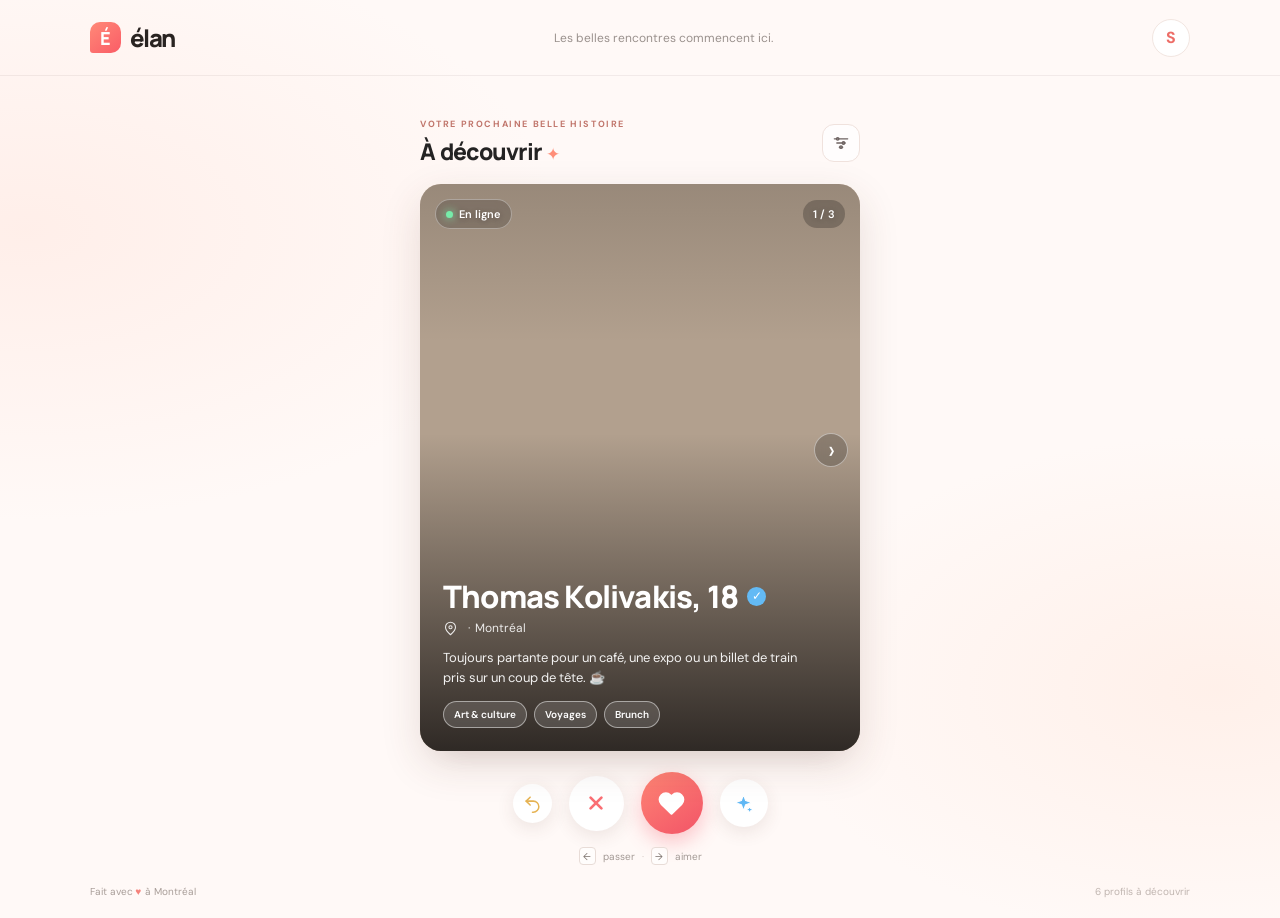
==== matching_interface/index.html @ 62a84521 "Add initial implementation of swipe-card prototype with profiles and UI" ====
<!doctype html>
<html lang="fr">
  <head>
    <meta charset="utf-8">
    <meta name="viewport" content="width=device-width, initial-scale=1">
    <meta name="theme-color" content="#fff9f7">
    <meta name="description" content="Découvrez des profils et trouvez votre prochain coup de cœur.">
    <title>Élan — Faites de belles rencontres</title>
    <link rel="preconnect" href="https://images.unsplash.com">
    <link rel="stylesheet" href="styles.css">
    <script src="app.js" defer></script>
  </head>
  <body>
    <div class="app-shell">
      <header class="topbar">
        <a class="brand" href="#" aria-label="Élan, accueil">
          <span class="brand-mark" aria-hidden="true">É</span>
          <span>élan</span>
        </a>
        <p class="topbar-note">Les belles rencontres commencent ici.</p>
        <button class="profile-button" type="button" aria-label="Votre profil">
          <span aria-hidden="true">S</span>
        </button>
      </header>

      <main>
        <section class="discovery" aria-labelledby="page-title">
          <div class="section-heading">
            <div>
              <p class="eyebrow">VOTRE PROCHAINE BELLE HISTOIRE</p>
              <h1 id="page-title">À découvrir <span aria-hidden="true">✦</span></h1>
            </div>
            <button class="filter-button" type="button" aria-label="Filtres">
              <svg viewBox="0 0 24 24" aria-hidden="true"><path d="M4 7h16M7 12h10m-7 5h4"/><circle cx="8" cy="7" r="1.5"/><circle cx="15" cy="12" r="1.5"/><circle cx="12" cy="17" r="1.5"/></svg>
            </button>
          </div>

          <div class="deck" id="deck" aria-live="polite" aria-label="Profils à découvrir">
            <article class="profile-card card-back card-back-two" aria-hidden="true"></article>
            <article class="profile-card card-back card-back-one" aria-hidden="true"></article>
            <article class="profile-card active-card" id="active-card" aria-label="Profil de Camille, 26 ans">
              <div class="card-photo" id="card-photo">
                <div class="photo-shade"></div>
                <div class="swipe-stamp like-stamp" aria-hidden="true">J’AIME</div>
                <div class="swipe-stamp nope-stamp" aria-hidden="true">PASSER</div>
                <div class="photo-topline">
                  <span class="online-status"><span></span> En ligne</span>
                  <span class="photo-count"><span id="photo-number">1</span> / 3</span>
                </div>
                <button class="photo-next" id="next-photo" type="button" aria-label="Photo suivante">›</button>
                <div class="profile-info">
                  <div class="name-row">
                    <h2><span id="profile-name">Camille,</span> <span id="profile-age">26</span></h2>
                    <span class="verified" aria-label="Profil vérifié">✓</span>
                  </div>
                  <p class="distance"><svg viewBox="0 0 24 24" aria-hidden="true"><path d="M20 10c0 5-8 12-8 12S4 15 4 10a8 8 0 1 1 16 0Z"/><circle cx="12" cy="10" r="2.5"/></svg><span id="profile-distance">À 3 km</span> · <span id="profile-city">Montréal</span></p>
                  <p class="profile-bio" id="profile-bio">Toujours partante pour un café, une expo ou un billet de train pris sur un coup de tête. ☕️</p>
                  <div class="interests" id="profile-interests">
                    <span>Art & culture</span><span>Voyages</span><span>Brunch</span>
                  </div>
                </div>
              </div>
            </article>
            <div class="empty-state" id="empty-state" hidden>
              <span class="empty-sparkle" aria-hidden="true">✦</span>
              <h2>Vous avez tout vu !</h2>
              <p>Revenez bientôt pour découvrir de nouveaux profils.</p>
              <button class="reset-button" id="reset-button" type="button">Recommencer</button>
            </div>
          </div>

          <div class="actions" aria-label="Actions sur le profil">
            <button class="action-button undo-action" id="undo-button" type="button" aria-label="Annuler" title="Annuler">
              <svg viewBox="0 0 24 24" aria-hidden="true"><path d="M9 14 4 9l5-5"/><path d="M4 9h9a7 7 0 0 1 0 14h-1"/></svg>
            </button>
            <button class="action-button nope-action" id="nope-button" type="button" aria-label="Passer" title="Passer">
              <svg viewBox="0 0 24 24" aria-hidden="true"><path d="m7 7 10 10M17 7 7 17"/></svg>
            </button>
            <button class="action-button like-action" id="like-button" type="button" aria-label="J’aime" title="J’aime">
              <svg viewBox="0 0 24 24" aria-hidden="true"><path d="M20.8 4.6a5.5 5.5 0 0 0-7.8 0L12 5.7l-1.1-1.1a5.5 5.5 0 0 0-7.8 7.8l1.1 1.1L12 21l7.8-7.5 1.1-1.1a5.5 5.5 0 0 0-.1-7.8Z"/></svg>
            </button>
            <button class="action-button super-action" id="super-button" type="button" aria-label="Super coup de cœur" title="Super coup de cœur">
              <svg viewBox="0 0 24 24" aria-hidden="true"><path d="m12 2 2.4 6.6L21 11l-6.6 2.4L12 20l-2.4-6.6L3 11l6.6-2.4L12 2Z"/><path d="m19 15 1.2 2.8L23 19l-2.8 1.2L19 23l-1.2-2.8L15 19l2.8-1.2L19 15Z"/></svg>
            </button>
          </div>
          <p class="keyboard-hint"><kbd>←</kbd> passer <span>·</span> <kbd>→</kbd> aimer</p>
        </section>
      </main>
      <footer class="footer"><span>Fait avec <span class="footer-heart">♥</span> à Montréal</span><span class="footer-count" id="profile-count">6 profils à découvrir</span></footer>
    </div>
    <div class="toast" id="toast" role="status" aria-live="polite"></div>
  </body>
</html>
---- matching_interface/styles.css ----
@import url('https://fonts.googleapis.com/css2?family=DM+Sans:wght@400;500;600;700&family=Manrope:wght@400;500;600;700;800&display=swap');

:root {
  font-family: "DM Sans", sans-serif;
  color: #242323;
  background: #fff9f7;
  font-synthesis: none;
  text-rendering: optimizeLegibility;
  --coral: #ff6b66;
  --coral-dark: #f4555b;
  --muted: #898583;
}

* { box-sizing: border-box; }

body {
  min-width: 320px;
  min-height: 100vh;
  margin: 0;
  background:
    radial-gradient(ellipse at 2% 25%, rgba(255, 224, 214, .42), transparent 30%),
    radial-gradient(ellipse at 95% 75%, rgba(255, 231, 220, .5), transparent 26%),
    #fff9f7;
}

button { font: inherit; }

.app-shell {
  display: flex;
  min-height: 100vh;
  flex-direction: column;
}

.topbar {
  height: 76px;
  padding: 0 clamp(22px, 7vw, 104px);
  display: flex;
  align-items: center;
  justify-content: space-between;
  border-bottom: 1px solid rgba(75, 50, 42, .07);
}

.brand {
  display: inline-flex;
  gap: 9px;
  align-items: center;
  color: #292321;
  font-family: Manrope, sans-serif;
  font-size: 24px;
  font-weight: 800;
  letter-spacing: -1.5px;
  text-decoration: none;
}

.brand-mark {
  display: grid;
  width: 31px;
  height: 31px;
  place-items: center;
  border-radius: 10px 10px 10px 3px;
  background: linear-gradient(140deg, #ff8978, #fa5c66);
  color: white;
  font-size: 18px;
  letter-spacing: 0;
}

.topbar-note { margin: 0; color: #9a918d; font-size: 12px; }

.profile-button {
  width: 38px;
  height: 38px;
  border: 1px solid #f2e6e1;
  border-radius: 50%;
  background: white;
  color: #ed6d67;
  font-weight: 700;
  cursor: pointer;
}

main { flex: 1; }

.discovery { width: min(100% - 32px, 440px); margin: 28px auto 0; }

.section-heading {
  display: flex;
  align-items: center;
  justify-content: space-between;
  margin-bottom: 17px;
}

.eyebrow {
  margin: 0 0 5px;
  color: #c1766c;
  font-size: 9px;
  font-weight: 700;
  letter-spacing: 1.6px;
}

h1 {
  margin: 0;
  font-family: Manrope, sans-serif;
  font-size: 23px;
  font-weight: 800;
  letter-spacing: -.7px;
}

h1 span { color: #ff8e78; font-size: 17px; }

.filter-button {
  display: grid;
  width: 38px;
  height: 38px;
  place-items: center;
  border: 1px solid #f0e2dd;
  border-radius: 12px;
  background: rgba(255,255,255,.75);
  color: #6d6260;
  cursor: pointer;
}

.filter-button svg { width: 20px; fill: none; stroke: currentColor; stroke-width: 1.6; stroke-linecap: round; }

.deck {
  position: relative;
  width: 100%;
  height: min(61vh, 570px);
  min-height: 405px;
  touch-action: pan-y;
}

.profile-card {
  position: absolute;
  inset: 0;
  overflow: hidden;
  border-radius: 21px;
  background: #f1dfd4;
  box-shadow: 0 14px 40px rgba(90, 50, 35, .14);
}

.card-back { box-shadow: 0 8px 24px rgba(90, 50, 35, .08); }
.card-back-one { inset: 7px 7px -7px; opacity: .7; transform: scale(.97); }
.card-back-two { inset: 14px 14px -14px; opacity: .4; transform: scale(.94); }

.active-card {
  z-index: 2;
  user-select: none;
  cursor: grab;
  will-change: transform;
}

.active-card:active { cursor: grabbing; }

.card-photo {
  position: absolute;
  inset: 0;
  background-color: #b2a08e;
  background-image: url("https://images.unsplash.com/photo-1534528741775-53994a69daeb?auto=format&fit=crop&w=1000&q=85");
  background-position: center 38%;
  background-size: cover;
  transition: background-image .2s ease;
}

.photo-shade {
  position: absolute;
  inset: 0;
  background: linear-gradient(180deg, rgba(20, 17, 15, .16) 0%, transparent 28%, transparent 44%, rgba(18, 15, 14, .82) 100%);
  pointer-events: none;
}

.photo-topline {
  position: absolute;
  z-index: 1;
  top: 15px;
  right: 15px;
  left: 15px;
  display: flex;
  justify-content: space-between;
  align-items: center;
  color: white;
  font-size: 11px;
  font-weight: 600;
  text-shadow: 0 1px 5px rgba(0,0,0,.25);
}

.online-status {
  display: flex;
  align-items: center;
  gap: 6px;
  padding: 7px 10px;
  border: 1px solid rgba(255,255,255,.36);
  border-radius: 20px;
  background: rgba(37,34,32,.23);
  backdrop-filter: blur(7px);
}

.online-status span { width: 7px; height: 7px; border-radius: 50%; background: #77ecaa; box-shadow: 0 0 8px #77ecaa; }
.photo-count { padding: 7px 10px; border-radius: 20px; background: rgba(37,34,32,.3); backdrop-filter: blur(7px); }

.photo-next {
  position: absolute;
  z-index: 2;
  top: 44%;
  right: 12px;
  display: grid;
  width: 34px;
  height: 34px;
  place-items: center;
  border: 1px solid rgba(255,255,255,.45);
  border-radius: 50%;
  background: rgba(24,22,22,.24);
  color: white;
  font-size: 26px;
  line-height: 1;
  cursor: pointer;
  backdrop-filter: blur(5px);
}

.profile-info { position: absolute; right: 23px; bottom: 23px; left: 23px; color: white; }
.name-row { display: flex; align-items: center; gap: 9px; }
.name-row h2 { margin: 0; font-family: Manrope, sans-serif; font-size: 31px; font-weight: 800; letter-spacing: -.8px; }
.verified { display: grid; width: 19px; height: 19px; place-items: center; border-radius: 50%; background: #63baf5; color: white; font-size: 12px; font-weight: 700; }

.distance {
  display: flex;
  align-items: center;
  gap: 5px;
  margin: 3px 0 12px;
  color: rgba(255,255,255,.88);
  font-size: 12px;
}

.distance svg { width: 15px; fill: none; stroke: currentColor; stroke-width: 1.7; stroke-linecap: round; stroke-linejoin: round; }
.profile-bio { max-width: 355px; margin: 0 0 14px; color: rgba(255,255,255,.93); font-size: 13px; line-height: 1.5; }
.interests { display: flex; flex-wrap: wrap; gap: 7px; }
.interests span { padding: 6px 10px; border: 1px solid rgba(255,255,255,.48); border-radius: 20px; background: rgba(255,255,255,.14); color: white; font-size: 10px; font-weight: 600; backdrop-filter: blur(5px); }

.swipe-stamp {
  position: absolute;
  z-index: 3;
  top: 68px;
  padding: 5px 12px;
  border: 3px solid currentColor;
  border-radius: 7px;
  font-family: Manrope, sans-serif;
  font-size: 24px;
  font-weight: 800;
  opacity: 0;
  pointer-events: none;
}

.like-stamp { left: 24px; color: #7ff2c0; transform: rotate(-13deg); }
.nope-stamp { right: 24px; color: #ff7778; transform: rotate(13deg); }

.actions { display: flex; align-items: center; justify-content: center; gap: 17px; margin-top: 21px; }

.action-button {
  display: grid;
  width: 52px;
  height: 52px;
  place-items: center;
  border: 0;
  border-radius: 50%;
  background: white;
  box-shadow: 0 5px 18px rgba(93, 59, 45, .11);
  cursor: pointer;
  transition: transform .18s ease, box-shadow .18s ease;
}

.action-button:hover { transform: translateY(-3px) scale(1.05); box-shadow: 0 8px 20px rgba(93, 59, 45, .16); }
.action-button:active { transform: scale(.94); }
.action-button svg { width: 22px; fill: none; stroke: currentColor; stroke-width: 1.9; stroke-linecap: round; stroke-linejoin: round; }
.undo-action { width: 39px; height: 39px; color: #e6b353; }
.undo-action svg { width: 19px; }
.nope-action { width: 55px; height: 55px; color: #fa6f74; }
.nope-action svg { width: 26px; stroke-width: 2.5; }
.like-action { width: 62px; height: 62px; color: white; background: linear-gradient(145deg, #ff8575, #f25467); box-shadow: 0 8px 20px rgba(244, 84, 103, .32); }
.like-action svg { width: 27px; fill: currentColor; }
.super-action { width: 48px; height: 48px; color: #60b8f5; }
.super-action svg { width: 21px; fill: #60b8f5; stroke: white; stroke-width: 1.2; }

.keyboard-hint { display: flex; justify-content: center; align-items: center; gap: 7px; margin: 13px 0 0; color: #a39995; font-size: 10px; }
kbd { display: inline-grid; min-width: 17px; height: 18px; place-items: center; border: 1px solid #e8dcd7; border-radius: 4px; background: rgba(255,255,255,.65); color: #817772; font: inherit; }
.keyboard-hint span { color: #d3c7c2; }

.empty-state {
  position: absolute;
  z-index: 4;
  inset: 0;
  display: flex;
  flex-direction: column;
  align-items: center;
  justify-content: center;
  padding: 30px;
  border: 1px solid #f2e8e4;
  border-radius: 21px;
  background: #fffdfc;
  text-align: center;
  box-shadow: 0 14px 40px rgba(90, 50, 35, .1);
}

.empty-state[hidden] { display: none; }
.empty-sparkle { color: #ff8275; font-size: 40px; }
.empty-state h2 { margin: 12px 0 5px; font-family: Manrope, sans-serif; font-size: 23px; }
.empty-state p { margin: 0; color: #89817d; font-size: 13px; line-height: 1.5; }
.reset-button { margin-top: 20px; padding: 11px 20px; border: 0; border-radius: 24px; background: linear-gradient(135deg, #ff8575, #f25467); color: white; font-weight: 700; cursor: pointer; }

.footer { display: flex; justify-content: space-between; padding: 20px clamp(22px, 7vw, 104px); color: #a89d98; font-size: 10px; }
.footer-heart { color: #f5827b; }
.footer-count { color: #c0b5b0; }
.toast { position: fixed; z-index: 10; right: 20px; bottom: 22px; left: 20px; width: fit-content; max-width: calc(100% - 40px); margin: auto; padding: 12px 19px; border: 1px solid #f1e7e2; border-radius: 24px; background: white; color: #514844; font-size: 13px; font-weight: 600; box-shadow: 0 8px 30px rgba(70, 46, 37, .13); opacity: 0; transform: translateY(10px); transition: opacity .2s ease, transform .2s ease; pointer-events: none; }
.toast.visible { opacity: 1; transform: translateY(0); }

@media (min-height: 850px) {
  .discovery { margin-top: 42px; }
  .deck { height: min(63vh, 610px); }
}

@media (max-width: 540px) {
  .topbar { height: 64px; padding: 0 20px; }
  .topbar-note { display: none; }
  .discovery { width: min(100% - 28px, 400px); margin-top: 20px; }
  .deck { height: min(62vh, 570px); min-height: 390px; }
  .profile-info { right: 18px; bottom: 20px; left: 18px; }
  .name-row h2 { font-size: 28px; }
  .actions { gap: 13px; margin-top: 19px; }
  .footer { padding: 17px 18px; }
}

@media (max-height: 700px) {
  .discovery { margin-top: 14px; }
  .section-heading { margin-bottom: 10px; }
  .deck { height: min(58vh, 460px); min-height: 340px; }
  .actions { margin-top: 14px; }
  .keyboard-hint { margin-top: 7px; }
  .footer { padding-top: 12px; padding-bottom: 12px; }
}

@media (prefers-reduced-motion: reduce) {
  *, *::before, *::after { scroll-behavior: auto !important; transition-duration: .01ms !important; animation-duration: .01ms !important; }
}
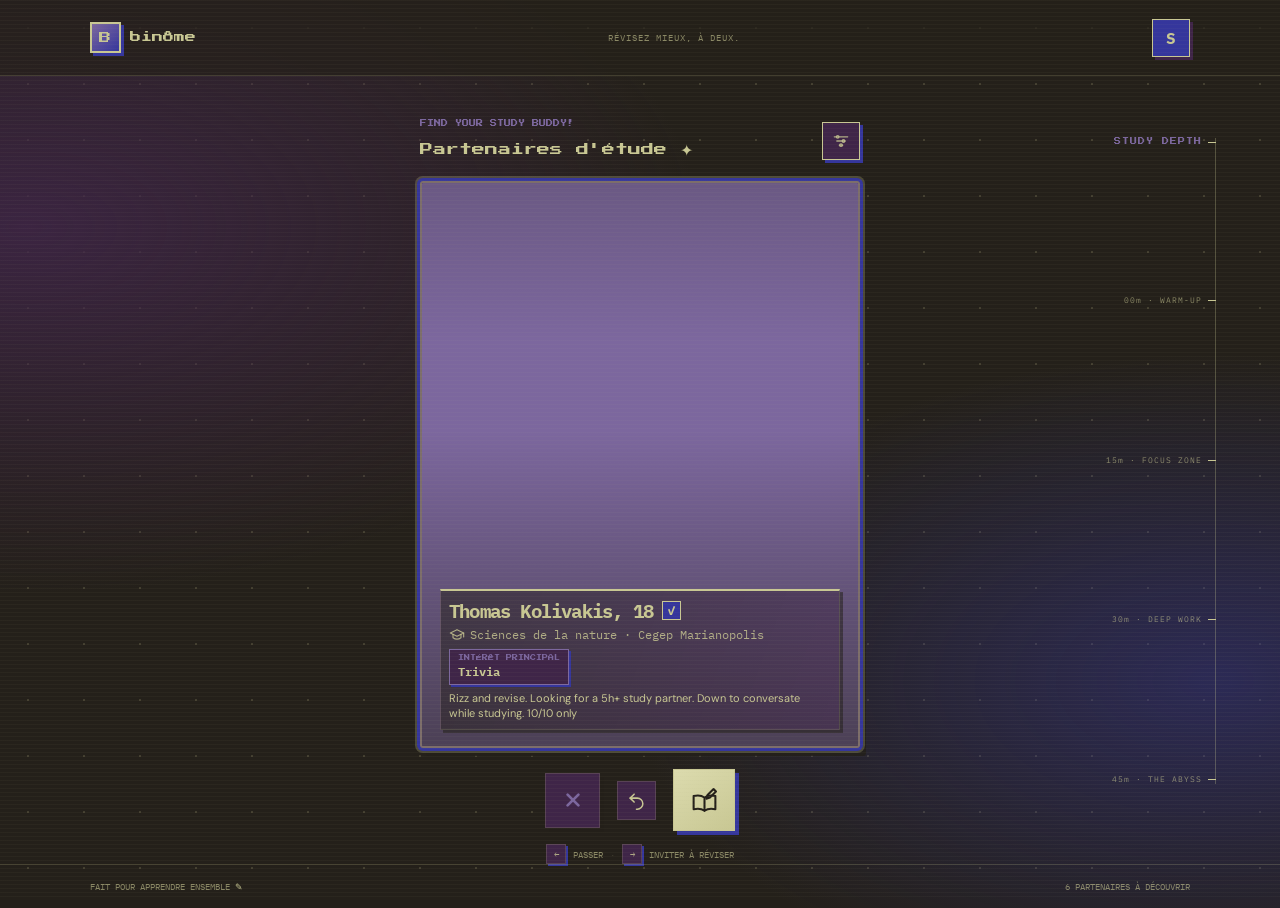
==== commit 74b36025: "Refactor matching interface: Update branding, improve accessibility, and enhance UI/UX - Changed app" ====
--- a/matching_interface/index.html
+++ b/matching_interface/index.html
@@ -3,9 +3,9 @@
   <head>
     <meta charset="utf-8">
     <meta name="viewport" content="width=device-width, initial-scale=1">
-    <meta name="theme-color" content="#fff9f7">
-    <meta name="description" content="Découvrez des profils et trouvez votre prochain coup de cœur.">
-    <title>Élan — Faites de belles rencontres</title>
+    <meta name="theme-color" content="#24201a">
+    <meta name="description" content="Découvrez des profils et trouvez votre prochain partenaire d'étude.">
+    <title>Find your study buddy</title>
     <link rel="preconnect" href="https://images.unsplash.com">
     <link rel="stylesheet" href="styles.css">
     <script src="app.js" defer></script>
@@ -13,80 +13,81 @@
   <body>
     <div class="app-shell">
       <header class="topbar">
-        <a class="brand" href="#" aria-label="Élan, accueil">
-          <span class="brand-mark" aria-hidden="true">É</span>
-          <span>élan</span>
+        <a class="brand" href="#" aria-label="Binôme, accueil">
+          <span class="brand-mark" aria-hidden="true">B</span>
+          <span>binôme</span>
         </a>
-        <p class="topbar-note">Les belles rencontres commencent ici.</p>
+        <p class="topbar-note">Révisez mieux, à deux.</p>
         <button class="profile-button" type="button" aria-label="Votre profil">
           <span aria-hidden="true">S</span>
         </button>
       </header>
 
+      <aside class="depth-track" aria-hidden="true">
+        <span class="depth-caption">STUDY DEPTH</span>
+        <span>00m · WARM-UP</span>
+        <span>15m · FOCUS ZONE</span>
+        <span>30m · DEEP WORK</span>
+        <span>45m · THE ABYSS</span>
+      </aside>
+
       <main>
         <section class="discovery" aria-labelledby="page-title">
           <div class="section-heading">
             <div>
-              <p class="eyebrow">VOTRE PROCHAINE BELLE HISTOIRE</p>
-              <h1 id="page-title">À découvrir <span aria-hidden="true">✦</span></h1>
+              <p class="eyebrow">FIND YOUR STUDY BUDDY!</p>
+              <h1 id="page-title">Partenaires d'étude <span aria-hidden="true">✦</span></h1>
             </div>
             <button class="filter-button" type="button" aria-label="Filtres">
               <svg viewBox="0 0 24 24" aria-hidden="true"><path d="M4 7h16M7 12h10m-7 5h4"/><circle cx="8" cy="7" r="1.5"/><circle cx="15" cy="12" r="1.5"/><circle cx="12" cy="17" r="1.5"/></svg>
             </button>
           </div>
 
-          <div class="deck" id="deck" aria-live="polite" aria-label="Profils à découvrir">
+          <div class="deck" id="deck" aria-live="polite" aria-label="Partenaires d'étude à découvrir">
             <article class="profile-card card-back card-back-two" aria-hidden="true"></article>
             <article class="profile-card card-back card-back-one" aria-hidden="true"></article>
-            <article class="profile-card active-card" id="active-card" aria-label="Profil de Camille, 26 ans">
+            <article class="profile-card active-card" id="active-card" aria-label="Profil étudiant de Thomas Kolivakis, 18 ans">
               <div class="card-photo" id="card-photo">
                 <div class="photo-shade"></div>
-                <div class="swipe-stamp like-stamp" aria-hidden="true">J’AIME</div>
+                <div class="swipe-stamp like-stamp" aria-hidden="true">ON RÉVISE ?</div>
                 <div class="swipe-stamp nope-stamp" aria-hidden="true">PASSER</div>
-                <div class="photo-topline">
-                  <span class="online-status"><span></span> En ligne</span>
-                  <span class="photo-count"><span id="photo-number">1</span> / 3</span>
-                </div>
-                <button class="photo-next" id="next-photo" type="button" aria-label="Photo suivante">›</button>
                 <div class="profile-info">
                   <div class="name-row">
-                    <h2><span id="profile-name">Camille,</span> <span id="profile-age">26</span></h2>
+                    <h2><span id="profile-name">Thomas Kolivakis,</span> <span id="profile-age">18</span></h2>
                     <span class="verified" aria-label="Profil vérifié">✓</span>
                   </div>
-                  <p class="distance"><svg viewBox="0 0 24 24" aria-hidden="true"><path d="M20 10c0 5-8 12-8 12S4 15 4 10a8 8 0 1 1 16 0Z"/><circle cx="12" cy="10" r="2.5"/></svg><span id="profile-distance">À 3 km</span> · <span id="profile-city">Montréal</span></p>
-                  <p class="profile-bio" id="profile-bio">Toujours partante pour un café, une expo ou un billet de train pris sur un coup de tête. ☕️</p>
-                  <div class="interests" id="profile-interests">
-                    <span>Art & culture</span><span>Voyages</span><span>Brunch</span>
-                  </div>
+                  <p class="profile-program">
+                    <svg viewBox="0 0 24 24" aria-hidden="true"><path d="m2 9 10-5 10 5-10 5L2 9Z"/><path d="M6 11v5c3.5 2.5 8.5 2.5 12 0v-5M22 9v6"/></svg>
+                    <span id="profile-program">Sciences de la nature · Collège Ahuntsic</span>
+                  </p>
+                  <p class="main-interest"><span>INTÉRÊT PRINCIPAL</span><strong id="profile-interest">Physique et astronomie</strong></p>
+                  <p class="profile-bio" id="profile-bio">J'aime comprendre comment les choses fonctionnent. Partant pour réviser en groupe et s'entraider avant les examens. 📚</p>
                 </div>
               </div>
             </article>
             <div class="empty-state" id="empty-state" hidden>
               <span class="empty-sparkle" aria-hidden="true">✦</span>
               <h2>Vous avez tout vu !</h2>
-              <p>Revenez bientôt pour découvrir de nouveaux profils.</p>
+              <p>Revenez bientôt pour découvrir de nouveaux partenaires d'étude.</p>
               <button class="reset-button" id="reset-button" type="button">Recommencer</button>
             </div>
           </div>
 
           <div class="actions" aria-label="Actions sur le profil">
+            <button class="action-button nope-action" id="nope-button" type="button" aria-label="Passer" title="Passer">
+              <svg viewBox="0 0 24 24" aria-hidden="true"><path d="m7 7 10 10M17 7 7 17"/></svg>
+            </button>
             <button class="action-button undo-action" id="undo-button" type="button" aria-label="Annuler" title="Annuler">
               <svg viewBox="0 0 24 24" aria-hidden="true"><path d="M9 14 4 9l5-5"/><path d="M4 9h9a7 7 0 0 1 0 14h-1"/></svg>
             </button>
-            <button class="action-button nope-action" id="nope-button" type="button" aria-label="Passer" title="Passer">
-              <svg viewBox="0 0 24 24" aria-hidden="true"><path d="m7 7 10 10M17 7 7 17"/></svg>
-            </button>
-            <button class="action-button like-action" id="like-button" type="button" aria-label="J’aime" title="J’aime">
-              <svg viewBox="0 0 24 24" aria-hidden="true"><path d="M20.8 4.6a5.5 5.5 0 0 0-7.8 0L12 5.7l-1.1-1.1a5.5 5.5 0 0 0-7.8 7.8l1.1 1.1L12 21l7.8-7.5 1.1-1.1a5.5 5.5 0 0 0-.1-7.8Z"/></svg>
-            </button>
-            <button class="action-button super-action" id="super-button" type="button" aria-label="Super coup de cœur" title="Super coup de cœur">
-              <svg viewBox="0 0 24 24" aria-hidden="true"><path d="m12 2 2.4 6.6L21 11l-6.6 2.4L12 20l-2.4-6.6L3 11l6.6-2.4L12 2Z"/><path d="m19 15 1.2 2.8L23 19l-2.8 1.2L19 23l-1.2-2.8L15 19l2.8-1.2L19 15Z"/></svg>
+            <button class="action-button like-action" id="like-button" type="button" aria-label="Inviter à réviser" title="Inviter à réviser">
+              <svg viewBox="0 0 24 24" aria-hidden="true"><path d="M12 9.5c-2.4-1.7-5.4-2.1-9-1.2v11c3.6-.9 6.6-.5 9 1.2m0-11c2.4-1.7 5.4-2.1 9-1.2v11c-3.6-.9-6.6-.5-9 1.2m0-11v11.2"/><path d="m14.5 7.5 5-5 2 2-5 5-3 1 1-3Z"/></svg>
             </button>
           </div>
-          <p class="keyboard-hint"><kbd>←</kbd> passer <span>·</span> <kbd>→</kbd> aimer</p>
+          <p class="keyboard-hint"><kbd>←</kbd> passer <span>·</span> <kbd>→</kbd> inviter à réviser</p>
         </section>
       </main>
-      <footer class="footer"><span>Fait avec <span class="footer-heart">♥</span> à Montréal</span><span class="footer-count" id="profile-count">6 profils à découvrir</span></footer>
+      <footer class="footer"><span>Fait pour apprendre ensemble <span class="footer-accent" aria-hidden="true">✎</span></span><span class="footer-count" id="profile-count">6 partenaires à découvrir</span></footer>
     </div>
     <div class="toast" id="toast" role="status" aria-live="polite"></div>
   </body>
--- a/matching_interface/styles.css
+++ b/matching_interface/styles.css
@@ -1,14 +1,24 @@
-@import url('https://fonts.googleapis.com/css2?family=DM+Sans:wght@400;500;600;700&family=Manrope:wght@400;500;600;700;800&display=swap');
+@import url('https://fonts.googleapis.com/css2?family=DM+Sans:wght@400;500;600;700&family=IBM+Plex+Mono:wght@400;500;600;700&family=Press+Start+2P&display=swap');
 
 :root {
-  font-family: "DM Sans", sans-serif;
-  color: #242323;
-  background: #fff9f7;
+  font-family: "IBM Plex Mono", monospace;
+  /* Palette */
+  --ink: #24201a;       /* near-black */
+  --plum: #3f2548;      /* deep plum */
+  --indigo: #35369c;    /* indigo */
+  --lavender: #7c679e;  /* dusty lavender */
+  --sage: #c8c793;      /* pale sage */
+  /* Derived */
+  --text: var(--sage);
+  --muted: rgba(200, 199, 147, .82);
+  --faint: rgba(200, 199, 147, .62);
+  --surface: var(--plum);
+  --line: rgba(200, 199, 147, .18);
+  color: var(--text);
+  background: var(--ink);
+  color-scheme: dark;
   font-synthesis: none;
   text-rendering: optimizeLegibility;
-  --coral: #ff6b66;
-  --coral-dark: #f4555b;
-  --muted: #898583;
 }
 
 * { box-sizing: border-box; }
@@ -18,14 +28,27 @@
   min-height: 100vh;
   margin: 0;
   background:
-    radial-gradient(ellipse at 2% 25%, rgba(255, 224, 214, .42), transparent 30%),
-    radial-gradient(ellipse at 95% 75%, rgba(255, 231, 220, .5), transparent 26%),
-    #fff9f7;
+    radial-gradient(ellipse at 2% 25%, rgba(63, 37, 72, .85), transparent 38%),
+    radial-gradient(ellipse at 95% 75%, rgba(53, 54, 156, .45), transparent 34%),
+    radial-gradient(circle, rgba(200, 199, 147, .18) 1px, transparent 1.5px),
+    var(--ink);
+  background-size: auto, auto, 56px 56px, auto;
+}
+
+body::before {
+  position: fixed;
+  z-index: 20;
+  inset: 0;
+  background: repeating-linear-gradient(to bottom, rgba(200, 199, 147, .045) 0 1px, transparent 1px 4px);
+  content: "";
+  pointer-events: none;
 }
 
 button { font: inherit; }
 
 .app-shell {
+  position: relative;
+  z-index: 1;
   display: flex;
   min-height: 100vh;
   flex-direction: column;
@@ -37,18 +60,19 @@
   display: flex;
   align-items: center;
   justify-content: space-between;
-  border-bottom: 1px solid rgba(75, 50, 42, .07);
+  border-bottom: 1px solid var(--line);
+  background: rgba(36, 32, 26, .72);
 }
 
 .brand {
   display: inline-flex;
   gap: 9px;
   align-items: center;
-  color: #292321;
-  font-family: Manrope, sans-serif;
-  font-size: 24px;
-  font-weight: 800;
-  letter-spacing: -1.5px;
+  color: var(--text);
+  font-family: "Press Start 2P", monospace;
+  font-size: 11px;
+  font-weight: 400;
+  letter-spacing: 0;
   text-decoration: none;
 }
 
@@ -57,29 +81,55 @@
   width: 31px;
   height: 31px;
   place-items: center;
-  border-radius: 10px 10px 10px 3px;
-  background: linear-gradient(140deg, #ff8978, #fa5c66);
-  color: white;
-  font-size: 18px;
+  border: 2px solid var(--sage);
+  border-radius: 0;
+  background: linear-gradient(140deg, var(--lavender), var(--indigo));
+  color: var(--text);
+  box-shadow: 3px 3px 0 var(--indigo);
+  font-family: "Press Start 2P", monospace;
+  font-size: 12px;
   letter-spacing: 0;
 }
 
-.topbar-note { margin: 0; color: #9a918d; font-size: 12px; }
+.topbar-note { margin: 0; color: var(--faint); font-size: 9px; letter-spacing: 1px; text-transform: uppercase; }
 
 .profile-button {
   width: 38px;
   height: 38px;
-  border: 1px solid #f2e6e1;
-  border-radius: 50%;
-  background: white;
-  color: #ed6d67;
+  border: 1px solid var(--sage);
+  border-radius: 0;
+  background: var(--indigo);
+  color: var(--sage);
   font-weight: 700;
+  box-shadow: 3px 3px 0 var(--plum);
   cursor: pointer;
 }
 
 main { flex: 1; }
 
 .discovery { width: min(100% - 32px, 440px); margin: 28px auto 0; }
+
+.depth-track {
+  position: fixed;
+  z-index: 0;
+  top: 138px;
+  right: clamp(24px, 5vw, 78px);
+  bottom: 116px;
+  display: flex;
+  width: 154px;
+  flex-direction: column;
+  justify-content: space-between;
+  border-right: 1px solid rgba(200, 199, 147, .3);
+  color: var(--faint);
+  font-size: 8px;
+  letter-spacing: 1px;
+  pointer-events: none;
+  text-align: right;
+}
+
+.depth-track span { position: relative; padding-right: 13px; }
+.depth-track span::after { position: absolute; top: 50%; right: -1px; width: 8px; border-top: 1px solid var(--sage); content: ""; }
+.depth-track .depth-caption { color: var(--lavender); font-family: "Press Start 2P", monospace; font-size: 7px; }
 
 .section-heading {
   display: flex;
@@ -90,31 +140,35 @@
 
 .eyebrow {
   margin: 0 0 5px;
-  color: #c1766c;
-  font-size: 9px;
+  color: var(--lavender);
+  font-family: "Press Start 2P", monospace;
+  font-size: 7px;
   font-weight: 700;
-  letter-spacing: 1.6px;
+  letter-spacing: 0;
+  line-height: 1.8;
 }
 
 h1 {
   margin: 0;
-  font-family: Manrope, sans-serif;
-  font-size: 23px;
-  font-weight: 800;
-  letter-spacing: -.7px;
-}
-
-h1 span { color: #ff8e78; font-size: 17px; }
+  font-family: "Press Start 2P", monospace;
+  font-size: 13px;
+  font-weight: 400;
+  letter-spacing: 0;
+  line-height: 1.8;
+}
+
+h1 span { color: var(--sage); font-family: "IBM Plex Mono", monospace; font-size: 16px; }
 
 .filter-button {
   display: grid;
   width: 38px;
   height: 38px;
   place-items: center;
-  border: 1px solid #f0e2dd;
-  border-radius: 12px;
-  background: rgba(255,255,255,.75);
-  color: #6d6260;
+  border: 1px solid var(--sage);
+  border-radius: 0;
+  background: var(--surface);
+  color: var(--muted);
+  box-shadow: 3px 3px 0 var(--indigo);
   cursor: pointer;
 }
 
@@ -132,12 +186,13 @@
   position: absolute;
   inset: 0;
   overflow: hidden;
-  border-radius: 21px;
-  background: #f1dfd4;
-  box-shadow: 0 14px 40px rgba(90, 50, 35, .14);
-}
-
-.card-back { box-shadow: 0 8px 24px rgba(90, 50, 35, .08); }
+  border: 2px solid rgba(200, 199, 147, .45);
+  border-radius: 3px;
+  background: var(--plum);
+  box-shadow: 0 0 0 3px var(--indigo), 0 0 0 5px rgba(200, 199, 147, .25), 6px 8px 0 rgba(36, 32, 26, .8);
+}
+
+.card-back { box-shadow: 0 0 0 2px var(--lavender), 4px 5px 0 rgba(36, 32, 26, .7); }
 .card-back-one { inset: 7px 7px -7px; opacity: .7; transform: scale(.97); }
 .card-back-two { inset: 14px 14px -14px; opacity: .4; transform: scale(.94); }
 
@@ -153,7 +208,7 @@
 .card-photo {
   position: absolute;
   inset: 0;
-  background-color: #b2a08e;
+  background-color: var(--lavender);
   background-image: url("https://images.unsplash.com/photo-1534528741775-53994a69daeb?auto=format&fit=crop&w=1000&q=85");
   background-position: center 38%;
   background-size: cover;
@@ -163,93 +218,49 @@
 .photo-shade {
   position: absolute;
   inset: 0;
-  background: linear-gradient(180deg, rgba(20, 17, 15, .16) 0%, transparent 28%, transparent 44%, rgba(18, 15, 14, .82) 100%);
+  background: linear-gradient(180deg, rgba(36, 32, 26, .2) 0%, transparent 28%, transparent 44%, rgba(36, 32, 26, .55) 100%);
   pointer-events: none;
 }
 
-.photo-topline {
-  position: absolute;
-  z-index: 1;
-  top: 15px;
-  right: 15px;
-  left: 15px;
-  display: flex;
-  justify-content: space-between;
-  align-items: center;
-  color: white;
-  font-size: 11px;
-  font-weight: 600;
-  text-shadow: 0 1px 5px rgba(0,0,0,.25);
-}
-
-.online-status {
-  display: flex;
-  align-items: center;
-  gap: 6px;
-  padding: 7px 10px;
-  border: 1px solid rgba(255,255,255,.36);
-  border-radius: 20px;
-  background: rgba(37,34,32,.23);
-  backdrop-filter: blur(7px);
-}
-
-.online-status span { width: 7px; height: 7px; border-radius: 50%; background: #77ecaa; box-shadow: 0 0 8px #77ecaa; }
-.photo-count { padding: 7px 10px; border-radius: 20px; background: rgba(37,34,32,.3); backdrop-filter: blur(7px); }
-
-.photo-next {
-  position: absolute;
-  z-index: 2;
-  top: 44%;
-  right: 12px;
-  display: grid;
-  width: 34px;
-  height: 34px;
-  place-items: center;
-  border: 1px solid rgba(255,255,255,.45);
-  border-radius: 50%;
-  background: rgba(24,22,22,.24);
-  color: white;
-  font-size: 26px;
-  line-height: 1;
-  cursor: pointer;
-  backdrop-filter: blur(5px);
-}
-
-.profile-info { position: absolute; right: 23px; bottom: 23px; left: 23px; color: white; }
+.profile-info { position: absolute; right: 18px; bottom: 16px; left: 18px; padding: 8px; border: 1px solid var(--line); border-top: 2px solid var(--sage); background: linear-gradient(110deg, rgba(36, 32, 26, .52), rgba(63, 37, 72, .48)); box-shadow: 3px 3px 0 rgba(36, 32, 26, .55); color: var(--text); }
 .name-row { display: flex; align-items: center; gap: 9px; }
-.name-row h2 { margin: 0; font-family: Manrope, sans-serif; font-size: 31px; font-weight: 800; letter-spacing: -.8px; }
-.verified { display: grid; width: 19px; height: 19px; place-items: center; border-radius: 50%; background: #63baf5; color: white; font-size: 12px; font-weight: 700; }
-
-.distance {
-  display: flex;
-  align-items: center;
+.name-row h2 { margin: 0; font-family: "IBM Plex Mono", monospace; font-size: 19px; font-weight: 700; letter-spacing: -.8px; }
+.verified { display: grid; width: 19px; height: 19px; place-items: center; border: 1px solid var(--sage); border-radius: 0; background: var(--indigo); color: var(--text); font-size: 12px; font-weight: 700; }
+
+.profile-program {
+  display: flex;
+  align-items: flex-start;
   gap: 5px;
-  margin: 3px 0 12px;
-  color: rgba(255,255,255,.88);
+  margin: 4px 0 6px;
+  color: var(--muted);
   font-size: 12px;
-}
-
-.distance svg { width: 15px; fill: none; stroke: currentColor; stroke-width: 1.7; stroke-linecap: round; stroke-linejoin: round; }
-.profile-bio { max-width: 355px; margin: 0 0 14px; color: rgba(255,255,255,.93); font-size: 13px; line-height: 1.5; }
-.interests { display: flex; flex-wrap: wrap; gap: 7px; }
-.interests span { padding: 6px 10px; border: 1px solid rgba(255,255,255,.48); border-radius: 20px; background: rgba(255,255,255,.14); color: white; font-size: 10px; font-weight: 600; backdrop-filter: blur(5px); }
+  line-height: 1.4;
+}
+
+.profile-program svg { flex: 0 0 16px; width: 16px; fill: none; stroke: currentColor; stroke-width: 1.7; stroke-linecap: round; stroke-linejoin: round; }
+.main-interest { display: flex; width: fit-content; flex-direction: column; gap: 3px; margin: 0 0 6px; padding: 5px 8px; border: 1px solid var(--lavender); border-radius: 0; background: var(--plum); box-shadow: 2px 2px 0 var(--indigo); }
+.main-interest span { color: var(--lavender); font-family: "Press Start 2P", monospace; font-size: 6px; font-weight: 400; letter-spacing: 0; }
+.main-interest strong { color: var(--sage); font-size: 12px; }
+.profile-bio { max-width: 355px; margin: 0; color: var(--text); font-family: "DM Sans", sans-serif; font-size: 11px; line-height: 1.35; }
 
 .swipe-stamp {
   position: absolute;
   z-index: 3;
   top: 68px;
   padding: 5px 12px;
-  border: 3px solid currentColor;
-  border-radius: 7px;
-  font-family: Manrope, sans-serif;
-  font-size: 24px;
-  font-weight: 800;
+  border: 2px solid currentColor;
+  border-radius: 0;
+  background: rgba(36, 32, 26, .88);
+  font-family: "Press Start 2P", monospace;
+  font-size: 8px;
+  font-weight: 400;
+  line-height: 1.8;
   opacity: 0;
   pointer-events: none;
 }
 
-.like-stamp { left: 24px; color: #7ff2c0; transform: rotate(-13deg); }
-.nope-stamp { right: 24px; color: #ff7778; transform: rotate(13deg); }
+.like-stamp { left: 24px; color: var(--sage); transform: rotate(-13deg); }
+.nope-stamp { right: 24px; color: var(--lavender); transform: rotate(13deg); }
 
 .actions { display: flex; align-items: center; justify-content: center; gap: 17px; margin-top: 21px; }
 
@@ -258,29 +269,26 @@
   width: 52px;
   height: 52px;
   place-items: center;
-  border: 0;
-  border-radius: 50%;
-  background: white;
-  box-shadow: 0 5px 18px rgba(93, 59, 45, .11);
+  border: 1px solid var(--line);
+  border-radius: 0;
+  background: var(--surface);
+  box-shadow: 4px 4px 0 rgba(36, 32, 26, .8);
   cursor: pointer;
   transition: transform .18s ease, box-shadow .18s ease;
 }
 
-.action-button:hover { transform: translateY(-3px) scale(1.05); box-shadow: 0 8px 20px rgba(93, 59, 45, .16); }
+.action-button:hover { transform: translate(-2px, -2px); box-shadow: 6px 6px 0 rgba(36, 32, 26, .8); }
 .action-button:active { transform: scale(.94); }
 .action-button svg { width: 22px; fill: none; stroke: currentColor; stroke-width: 1.9; stroke-linecap: round; stroke-linejoin: round; }
-.undo-action { width: 39px; height: 39px; color: #e6b353; }
+.undo-action { width: 39px; height: 39px; color: var(--sage); }
 .undo-action svg { width: 19px; }
-.nope-action { width: 55px; height: 55px; color: #fa6f74; }
+.nope-action { width: 55px; height: 55px; color: var(--lavender); }
 .nope-action svg { width: 26px; stroke-width: 2.5; }
-.like-action { width: 62px; height: 62px; color: white; background: linear-gradient(145deg, #ff8575, #f25467); box-shadow: 0 8px 20px rgba(244, 84, 103, .32); }
-.like-action svg { width: 27px; fill: currentColor; }
-.super-action { width: 48px; height: 48px; color: #60b8f5; }
-.super-action svg { width: 21px; fill: #60b8f5; stroke: white; stroke-width: 1.2; }
-
-.keyboard-hint { display: flex; justify-content: center; align-items: center; gap: 7px; margin: 13px 0 0; color: #a39995; font-size: 10px; }
-kbd { display: inline-grid; min-width: 17px; height: 18px; place-items: center; border: 1px solid #e8dcd7; border-radius: 4px; background: rgba(255,255,255,.65); color: #817772; font: inherit; }
-.keyboard-hint span { color: #d3c7c2; }
+.like-action { width: 62px; height: 62px; color: var(--ink); border-color: var(--sage); background: linear-gradient(145deg, #dcdbae, var(--sage)); box-shadow: 4px 4px 0 var(--indigo); }
+.like-action svg { width: 29px; fill: none; stroke: currentColor; stroke-width: 1.7; }
+.keyboard-hint { display: flex; justify-content: center; align-items: center; gap: 7px; margin: 13px 0 0; color: var(--faint); font-size: 9px; text-transform: uppercase; }
+kbd { display: inline-grid; min-width: 20px; height: 20px; place-items: center; border: 1px solid var(--line); border-radius: 0; background: var(--surface); color: var(--muted); font: inherit; box-shadow: 2px 2px 0 var(--indigo); }
+.keyboard-hint span { color: var(--line); }
 
 .empty-state {
   position: absolute;
@@ -291,23 +299,23 @@
   align-items: center;
   justify-content: center;
   padding: 30px;
-  border: 1px solid #f2e8e4;
-  border-radius: 21px;
-  background: #fffdfc;
+  border: 1px solid var(--line);
+  border-radius: 2px;
+  background: linear-gradient(160deg, var(--plum), var(--ink));
   text-align: center;
-  box-shadow: 0 14px 40px rgba(90, 50, 35, .1);
+  box-shadow: 0 0 0 4px var(--indigo), 6px 8px 0 rgba(36, 32, 26, .8);
 }
 
 .empty-state[hidden] { display: none; }
-.empty-sparkle { color: #ff8275; font-size: 40px; }
-.empty-state h2 { margin: 12px 0 5px; font-family: Manrope, sans-serif; font-size: 23px; }
-.empty-state p { margin: 0; color: #89817d; font-size: 13px; line-height: 1.5; }
-.reset-button { margin-top: 20px; padding: 11px 20px; border: 0; border-radius: 24px; background: linear-gradient(135deg, #ff8575, #f25467); color: white; font-weight: 700; cursor: pointer; }
-
-.footer { display: flex; justify-content: space-between; padding: 20px clamp(22px, 7vw, 104px); color: #a89d98; font-size: 10px; }
-.footer-heart { color: #f5827b; }
-.footer-count { color: #c0b5b0; }
-.toast { position: fixed; z-index: 10; right: 20px; bottom: 22px; left: 20px; width: fit-content; max-width: calc(100% - 40px); margin: auto; padding: 12px 19px; border: 1px solid #f1e7e2; border-radius: 24px; background: white; color: #514844; font-size: 13px; font-weight: 600; box-shadow: 0 8px 30px rgba(70, 46, 37, .13); opacity: 0; transform: translateY(10px); transition: opacity .2s ease, transform .2s ease; pointer-events: none; }
+.empty-sparkle { color: var(--sage); font-size: 40px; }
+.empty-state h2 { margin: 12px 0 5px; font-family: "Press Start 2P", monospace; font-size: 10px; line-height: 1.8; }
+.empty-state p { margin: 0; color: var(--muted); font-size: 13px; line-height: 1.5; }
+.reset-button { margin-top: 20px; padding: 11px 20px; border: 1px solid var(--sage); border-radius: 0; background: linear-gradient(135deg, var(--lavender), var(--indigo)); color: var(--text); font-weight: 700; cursor: pointer; box-shadow: 4px 4px 0 rgba(36, 32, 26, .8); }
+
+.footer { display: flex; justify-content: space-between; padding: 16px clamp(22px, 7vw, 104px); border-top: 1px solid var(--line); color: var(--faint); font-size: 9px; text-transform: uppercase; }
+.footer-accent { color: var(--sage); }
+.footer-count { color: var(--faint); }
+.toast { position: fixed; z-index: 10; right: 20px; bottom: 22px; left: 20px; width: fit-content; max-width: calc(100% - 40px); margin: auto; padding: 12px 19px; border: 1px solid var(--sage); border-radius: 0; background: var(--plum); color: var(--text); font-size: 12px; font-weight: 600; box-shadow: 4px 4px 0 rgba(36, 32, 26, .8); opacity: 0; transform: translateY(10px); transition: opacity .2s ease, transform .2s ease; pointer-events: none; }
 .toast.visible { opacity: 1; transform: translateY(0); }
 
 @media (min-height: 850px) {
@@ -320,10 +328,14 @@
   .topbar-note { display: none; }
   .discovery { width: min(100% - 28px, 400px); margin-top: 20px; }
   .deck { height: min(62vh, 570px); min-height: 390px; }
-  .profile-info { right: 18px; bottom: 20px; left: 18px; }
-  .name-row h2 { font-size: 28px; }
+  .profile-info { bottom: 14px; }
+  .name-row h2 { font-size: 17px; }
   .actions { gap: 13px; margin-top: 19px; }
   .footer { padding: 17px 18px; }
+}
+
+@media (max-width: 900px) {
+  .depth-track { display: none; }
 }
 
 @media (max-height: 700px) {
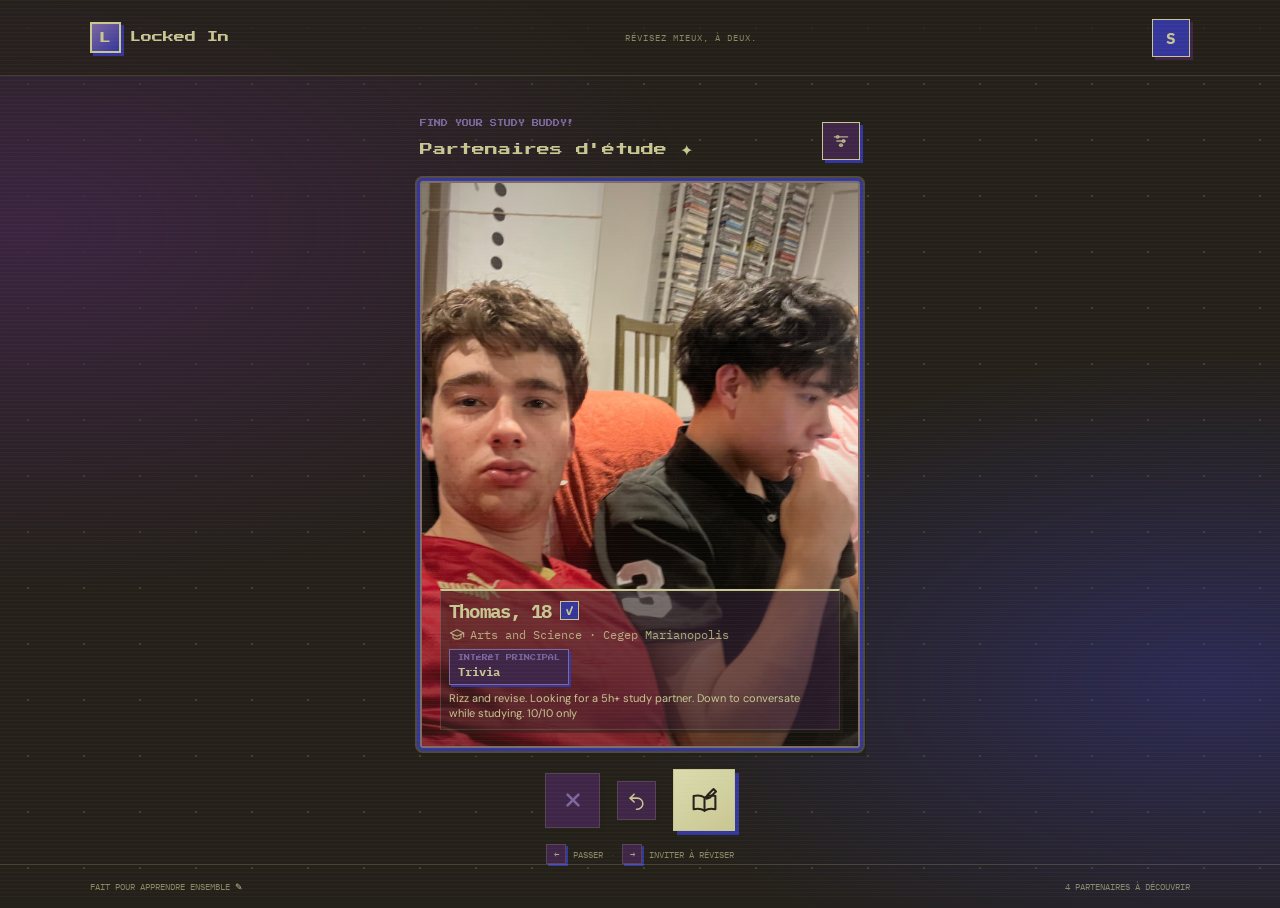
==== commit 89d2c0a4: "Refactor profiles and update branding: Simplify profile details, add new images, and enhance title a" ====
--- a/matching_interface/index.html
+++ b/matching_interface/index.html
@@ -5,7 +5,7 @@
     <meta name="viewport" content="width=device-width, initial-scale=1">
     <meta name="theme-color" content="#24201a">
     <meta name="description" content="Découvrez des profils et trouvez votre prochain partenaire d'étude.">
-    <title>Find your study buddy</title>
+    <title>Locked In — Find your study buddy</title>
     <link rel="preconnect" href="https://images.unsplash.com">
     <link rel="stylesheet" href="styles.css">
     <script src="app.js" defer></script>
@@ -13,23 +13,15 @@
   <body>
     <div class="app-shell">
       <header class="topbar">
-        <a class="brand" href="#" aria-label="Binôme, accueil">
-          <span class="brand-mark" aria-hidden="true">B</span>
-          <span>binôme</span>
+        <a class="brand" href="#" aria-label="Locked In, accueil">
+          <span class="brand-mark" aria-hidden="true">L</span>
+          <span>Locked In</span>
         </a>
         <p class="topbar-note">Révisez mieux, à deux.</p>
         <button class="profile-button" type="button" aria-label="Votre profil">
           <span aria-hidden="true">S</span>
         </button>
       </header>
-
-      <aside class="depth-track" aria-hidden="true">
-        <span class="depth-caption">STUDY DEPTH</span>
-        <span>00m · WARM-UP</span>
-        <span>15m · FOCUS ZONE</span>
-        <span>30m · DEEP WORK</span>
-        <span>45m · THE ABYSS</span>
-      </aside>
 
       <main>
         <section class="discovery" aria-labelledby="page-title">
--- a/matching_interface/styles.css
+++ b/matching_interface/styles.css
@@ -109,28 +109,6 @@
 
 .discovery { width: min(100% - 32px, 440px); margin: 28px auto 0; }
 
-.depth-track {
-  position: fixed;
-  z-index: 0;
-  top: 138px;
-  right: clamp(24px, 5vw, 78px);
-  bottom: 116px;
-  display: flex;
-  width: 154px;
-  flex-direction: column;
-  justify-content: space-between;
-  border-right: 1px solid rgba(200, 199, 147, .3);
-  color: var(--faint);
-  font-size: 8px;
-  letter-spacing: 1px;
-  pointer-events: none;
-  text-align: right;
-}
-
-.depth-track span { position: relative; padding-right: 13px; }
-.depth-track span::after { position: absolute; top: 50%; right: -1px; width: 8px; border-top: 1px solid var(--sage); content: ""; }
-.depth-track .depth-caption { color: var(--lavender); font-family: "Press Start 2P", monospace; font-size: 7px; }
-
 .section-heading {
   display: flex;
   align-items: center;
@@ -334,10 +312,6 @@
   .footer { padding: 17px 18px; }
 }
 
-@media (max-width: 900px) {
-  .depth-track { display: none; }
-}
-
 @media (max-height: 700px) {
   .discovery { margin-top: 14px; }
   .section-heading { margin-bottom: 10px; }
